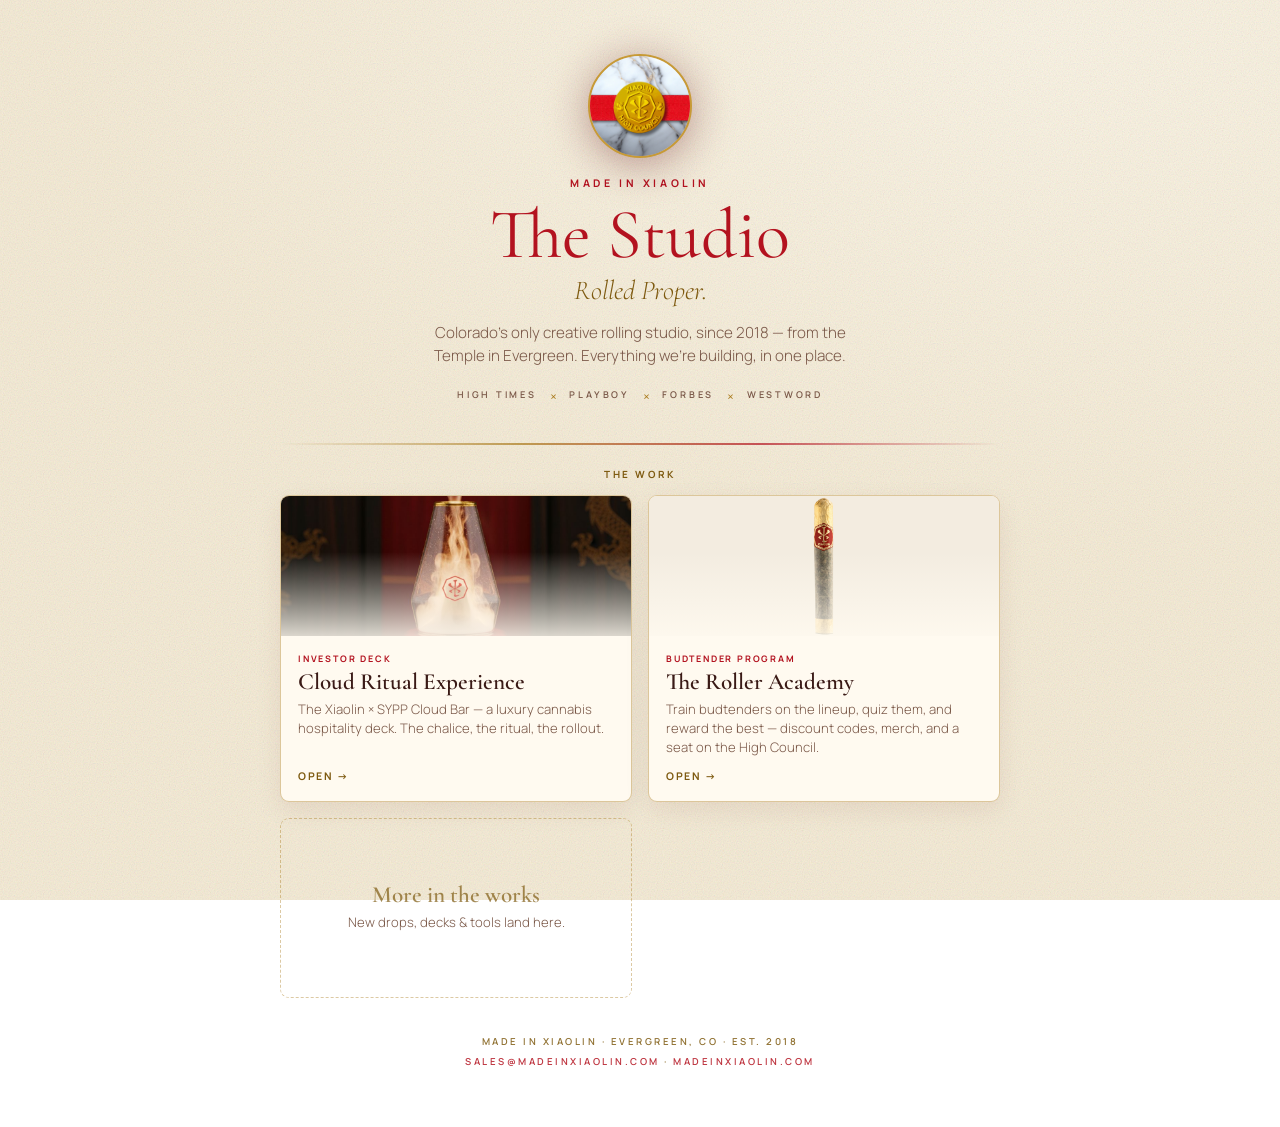
==== index.html @ e67232db "Made in Xiaolin hub — landing page for all work Static GH Pages landing at xiaolin.cannacrypted.com." ====
<!DOCTYPE html>
<html lang="en">
<head>
<meta charset="UTF-8">
<meta name="viewport" content="width=device-width, initial-scale=1, viewport-fit=cover">
<title>Made in Xiaolin · Hub</title>
<meta name="description" content="Made in Xiaolin — Colorado's only creative rolling studio. The deck, the Roller Academy, and everything Rolled Proper.">
<meta name="theme-color" content="#7c0d15">
<link rel="icon" href="img/xiaolin-logo.png">
<link rel="apple-touch-icon" href="img/xiaolin-logo.png">
<meta property="og:title" content="Made in Xiaolin · Hub">
<meta property="og:description" content="The deck, the Roller Academy, and everything Rolled Proper.">
<meta property="og:image" content="img/medallion.jpg">
<link rel="preconnect" href="https://fonts.googleapis.com">
<link rel="preconnect" href="https://fonts.gstatic.com" crossorigin>
<link href="https://fonts.googleapis.com/css2?family=Cormorant+Garamond:ital,wght@0,400;0,500;0,600;1,400;1,500&family=Manrope:wght@300;400;500;600;700;800&family=Noto+Serif+SC:wght@300;500;700&display=swap" rel="stylesheet">
<style>
  :root{
    --bg:#f6edd8; --bg2:#fbf5e6; --ink:#3a1a16; --ink-soft:#5a322a; --mute:#7a5848;
    --red:#b3121f; --red-deep:#8c0d16; --gold:#a9791a; --gold-deep:#7e5a10; --gold-soft:#c79a36;
    --line:rgba(140,16,24,.22); --line-soft:rgba(140,16,24,.12);
    --card:#fffaf0; --card-line:rgba(169,121,26,.4);
    --serif:'Cormorant Garamond',Georgia,serif; --sc:'Noto Serif SC',serif;
    --sans:'Manrope',-apple-system,BlinkMacSystemFont,'Segoe UI',sans-serif;
  }
  *{margin:0;padding:0;box-sizing:border-box}
  html{-webkit-text-size-adjust:100%;text-size-adjust:100%}
  body{min-height:100vh;min-height:100dvh;overflow-x:hidden;-webkit-tap-highlight-color:transparent;
    background:radial-gradient(120% 90% at 80% 4%, var(--bg2), var(--bg) 62%) fixed;
    color:var(--ink);font-family:var(--sans);font-weight:300;-webkit-font-smoothing:antialiased}
  .noise{position:fixed;inset:0;z-index:0;pointer-events:none;opacity:.45;mix-blend-mode:multiply;
    background-image:url("data:image/svg+xml,%3Csvg xmlns='http://www.w3.org/2000/svg' width='140' height='140'%3E%3Cfilter id='n'%3E%3CfeTurbulence type='fractalNoise' baseFrequency='.85' numOctaves='2'/%3E%3C/filter%3E%3Crect width='100%25' height='100%25' filter='url(%23n)' opacity='.5'/%3E%3C/svg%3E");}
  .wrap{position:relative;z-index:1;max-width:760px;margin:0 auto;
    padding:max(28px,env(safe-area-inset-top)) max(20px,env(safe-area-inset-right)) calc(56px + env(safe-area-inset-bottom)) max(20px,env(safe-area-inset-left));}

  /* hero */
  .hero{text-align:center;padding:26px 4px 8px}
  .coin{width:104px;height:104px;margin:0 auto 18px;perspective:760px}
  .coin .spin{position:relative;width:100%;height:100%;transform-style:preserve-3d;animation:coin 8s linear infinite;
    filter:drop-shadow(0 6px 22px rgba(90,8,14,.4))}
  @keyframes coin{to{transform:rotateY(360deg)}}
  .coin img{position:absolute;inset:0;width:100%;height:100%;border-radius:50%;object-fit:cover;backface-visibility:hidden;
    border:2px solid var(--gold-soft)}
  .coin img.back{transform:rotateY(180deg)}
  .kicker{font-size:.66rem;letter-spacing:.34em;text-transform:uppercase;color:var(--red);font-weight:700;margin-bottom:10px}
  h1{font-family:var(--serif);font-weight:400;font-size:clamp(2.6rem,9vw,4.4rem);line-height:.98;color:var(--red)}
  .promise{font-family:var(--serif);font-style:italic;font-size:clamp(1.3rem,4vw,1.7rem);color:var(--gold-deep);margin-top:.3rem}
  .sub{font-size:.95rem;color:var(--mute);max-width:48ch;margin:14px auto 0;line-height:1.55}
  .marque{display:flex;align-items:center;justify-content:center;gap:.8rem;flex-wrap:wrap;
    font-size:.58rem;letter-spacing:.3em;text-transform:uppercase;color:var(--mute);margin:16px 0 4px;font-weight:600}
  .marque .x{color:var(--gold);font-family:var(--serif);font-style:italic;font-size:1.1rem;letter-spacing:0}
  .rule{height:2px;background:linear-gradient(90deg,transparent,var(--gold),var(--red),transparent);border:0;margin:26px 0 22px;opacity:.7}

  .eyebrow{font-size:.62rem;letter-spacing:.26em;text-transform:uppercase;color:var(--gold-deep);font-weight:700;text-align:center;margin-bottom:14px}

  /* cards */
  .grid{display:grid;grid-template-columns:1fr 1fr;gap:16px}
  .card{position:relative;display:flex;flex-direction:column;text-decoration:none;color:var(--ink);
    background:var(--card);border:1px solid var(--card-line);border-radius:9px;overflow:hidden;
    box-shadow:0 8px 26px rgba(90,8,14,.08);transition:transform .16s,box-shadow .16s,border-color .16s}
  .card:hover{transform:translateY(-3px);box-shadow:0 14px 34px rgba(90,8,14,.14);border-color:var(--red)}
  .card:active{transform:translateY(-1px)}
  .card .thumb{height:140px;background:#efe6d2 center/cover no-repeat;position:relative}
  .card .thumb.contain{background-size:contain;background-color:#f3ece0}
  .card .thumb:after{content:"";position:absolute;inset:0;background:linear-gradient(180deg,transparent 40%,rgba(255,250,240,.85))}
  .card .body{padding:16px 17px 18px;flex:1;display:flex;flex-direction:column}
  .card .tag{font-size:.56rem;letter-spacing:.2em;text-transform:uppercase;color:var(--red);font-weight:700;margin-bottom:5px}
  .card h2{font-family:var(--serif);font-weight:600;font-size:1.45rem;line-height:1.05;color:var(--ink)}
  .card p{font-size:.82rem;color:var(--mute);line-height:1.45;margin-top:6px;flex:1}
  .card .go{margin-top:12px;font-size:.66rem;letter-spacing:.16em;text-transform:uppercase;color:var(--gold-deep);font-weight:700;display:flex;align-items:center;gap:6px}
  .card.soon{pointer-events:none;border-style:dashed;background:transparent;box-shadow:none;align-items:center;justify-content:center;min-height:180px;text-align:center}
  .card.soon .body{align-items:center;justify-content:center}
  .card.soon h2{color:var(--gold-deep);opacity:.7}
  .card.soon p{flex:none}

  .foot{text-align:center;font-size:.6rem;letter-spacing:.26em;text-transform:uppercase;color:var(--gold-deep);font-weight:600;margin-top:34px;opacity:.85;line-height:2}
  .foot a{color:var(--red);text-decoration:none}
  @media(max-width:560px){.grid{grid-template-columns:1fr}.card .thumb{height:150px}}
</style>
</head>
<body>
<div class="noise"></div>
<div class="wrap">
  <div class="hero">
    <div class="coin"><div class="spin">
      <img src="img/medallion.jpg" alt="Xiaolin medallion">
      <img class="back" src="img/medallion.jpg" alt="">
    </div></div>
    <div class="kicker">Made in Xiaolin</div>
    <h1>The Studio</h1>
    <div class="promise">Rolled Proper.</div>
    <p class="sub">Colorado's only creative rolling studio, since 2018 — from the Temple in Evergreen. Everything we're building, in one place.</p>
    <div class="marque"><span>High Times</span><span class="x">×</span><span>Playboy</span><span class="x">×</span><span>Forbes</span><span class="x">×</span><span>Westword</span></div>
  </div>

  <hr class="rule">
  <div class="eyebrow">The Work</div>
  <div class="grid" id="grid"></div>

  <div class="foot">
    Made in Xiaolin · Evergreen, CO · Est. 2018<br>
    <a href="mailto:sales@madeinxiaolin.com">sales@madeinxiaolin.com</a> · <a href="https://www.madeinxiaolin.com" target="_blank" rel="noopener">madeinxiaolin.com</a>
  </div>
</div>

<script>
/* Add future work here — one entry per card. */
const WORK = [
  {
    tag: "Investor Deck",
    title: "Cloud Ritual Experience",
    desc: "The Xiaolin × SYPP Cloud Bar — a luxury cannabis hospitality deck. The chalice, the ritual, the rollout.",
    url: "https://xiaolin.syppit.com",
    thumb: "img/deck-thumb.jpg",
  },
  {
    tag: "Budtender Program",
    title: "The Roller Academy",
    desc: "Train budtenders on the lineup, quiz them, and reward the best — discount codes, merch, and a seat on the High Council.",
    url: "https://xiaolinbudtender.cannacrypted.com",
    thumb: "img/academy-thumb.png",
    contain: true,
  },
];

const grid = document.getElementById("grid");
grid.innerHTML = WORK.map(w => `
  <a class="card" href="${w.url}" target="_blank" rel="noopener">
    <div class="thumb${w.contain?' contain':''}" style="background-image:url('${w.thumb}')"></div>
    <div class="body">
      <div class="tag">${w.tag}</div>
      <h2>${w.title}</h2>
      <p>${w.desc}</p>
      <div class="go">Open →</div>
    </div>
  </a>`).join("") + `
  <div class="card soon"><div class="body">
    <h2>More in the works</h2>
    <p style="margin-top:6px">New drops, decks &amp; tools land here.</p>
  </div></div>`;
</script>
</body>
</html>
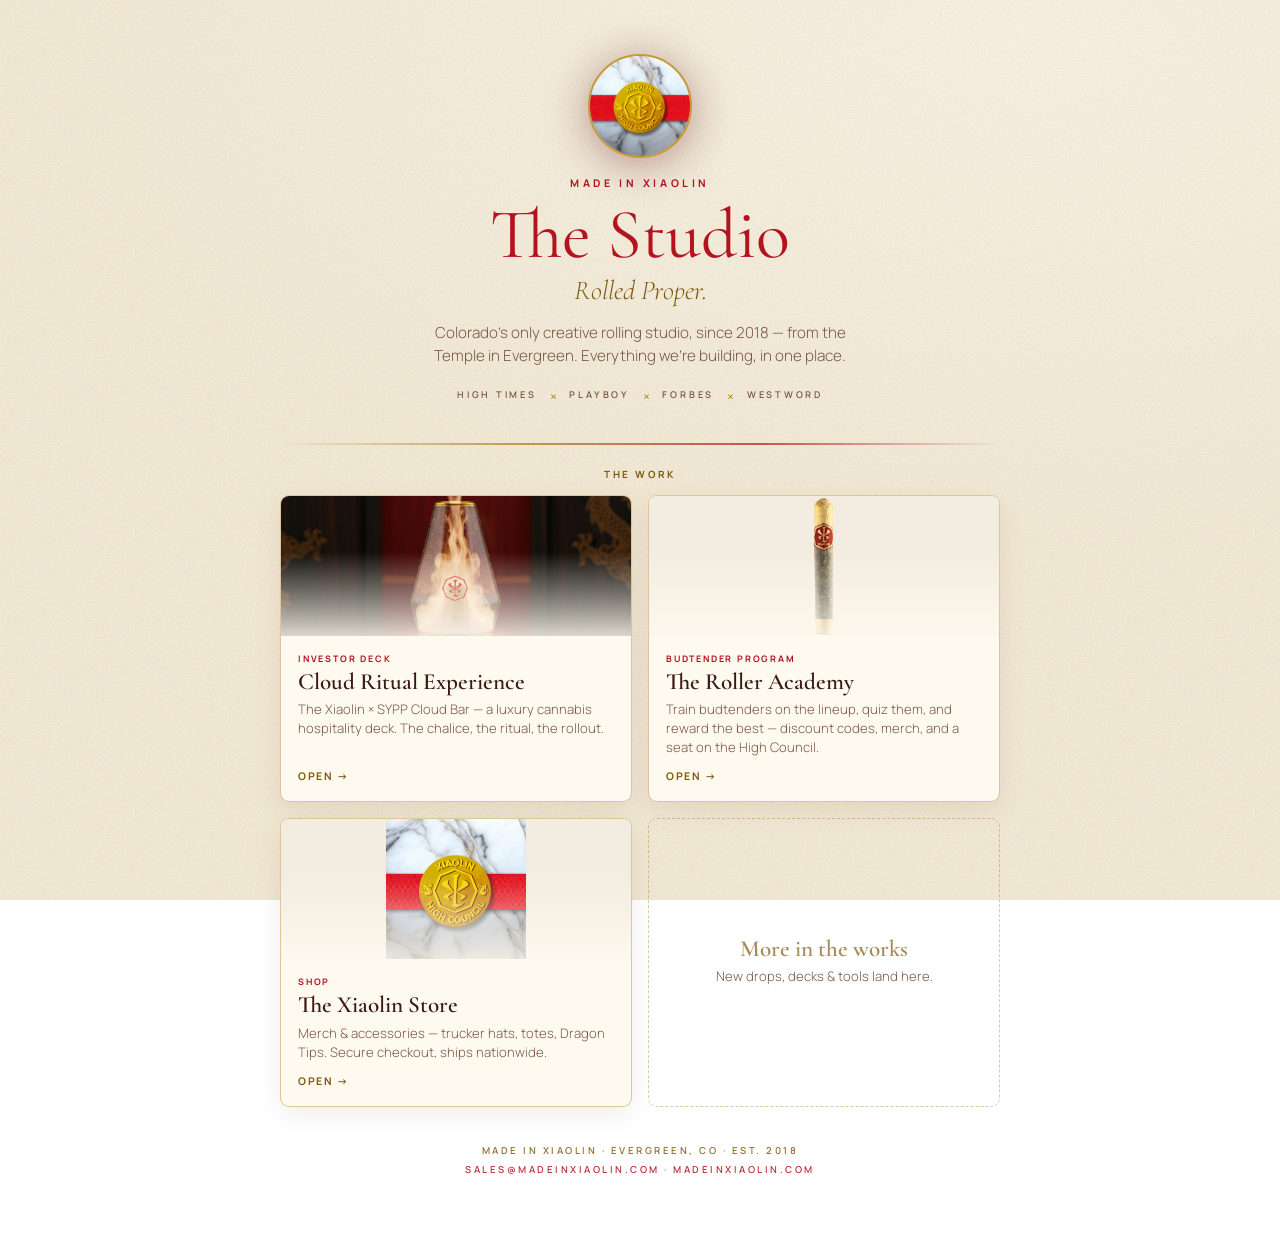
==== commit 14940326: "Add the Xiaolin Store at /store + hub tile - store/ : storefront (image/price/desc/Buy Now), Echelon" ====
--- a/index.html
+++ b/index.html
@@ -121,6 +121,14 @@
     thumb: "img/academy-thumb.png",
     contain: true,
   },
+  {
+    tag: "Shop",
+    title: "The Xiaolin Store",
+    desc: "Merch & accessories — trucker hats, totes, Dragon Tips. Secure checkout, ships nationwide.",
+    url: "/store/",
+    thumb: "img/medallion.jpg",
+    contain: true,
+  },
 ];
 
 const grid = document.getElementById("grid");
